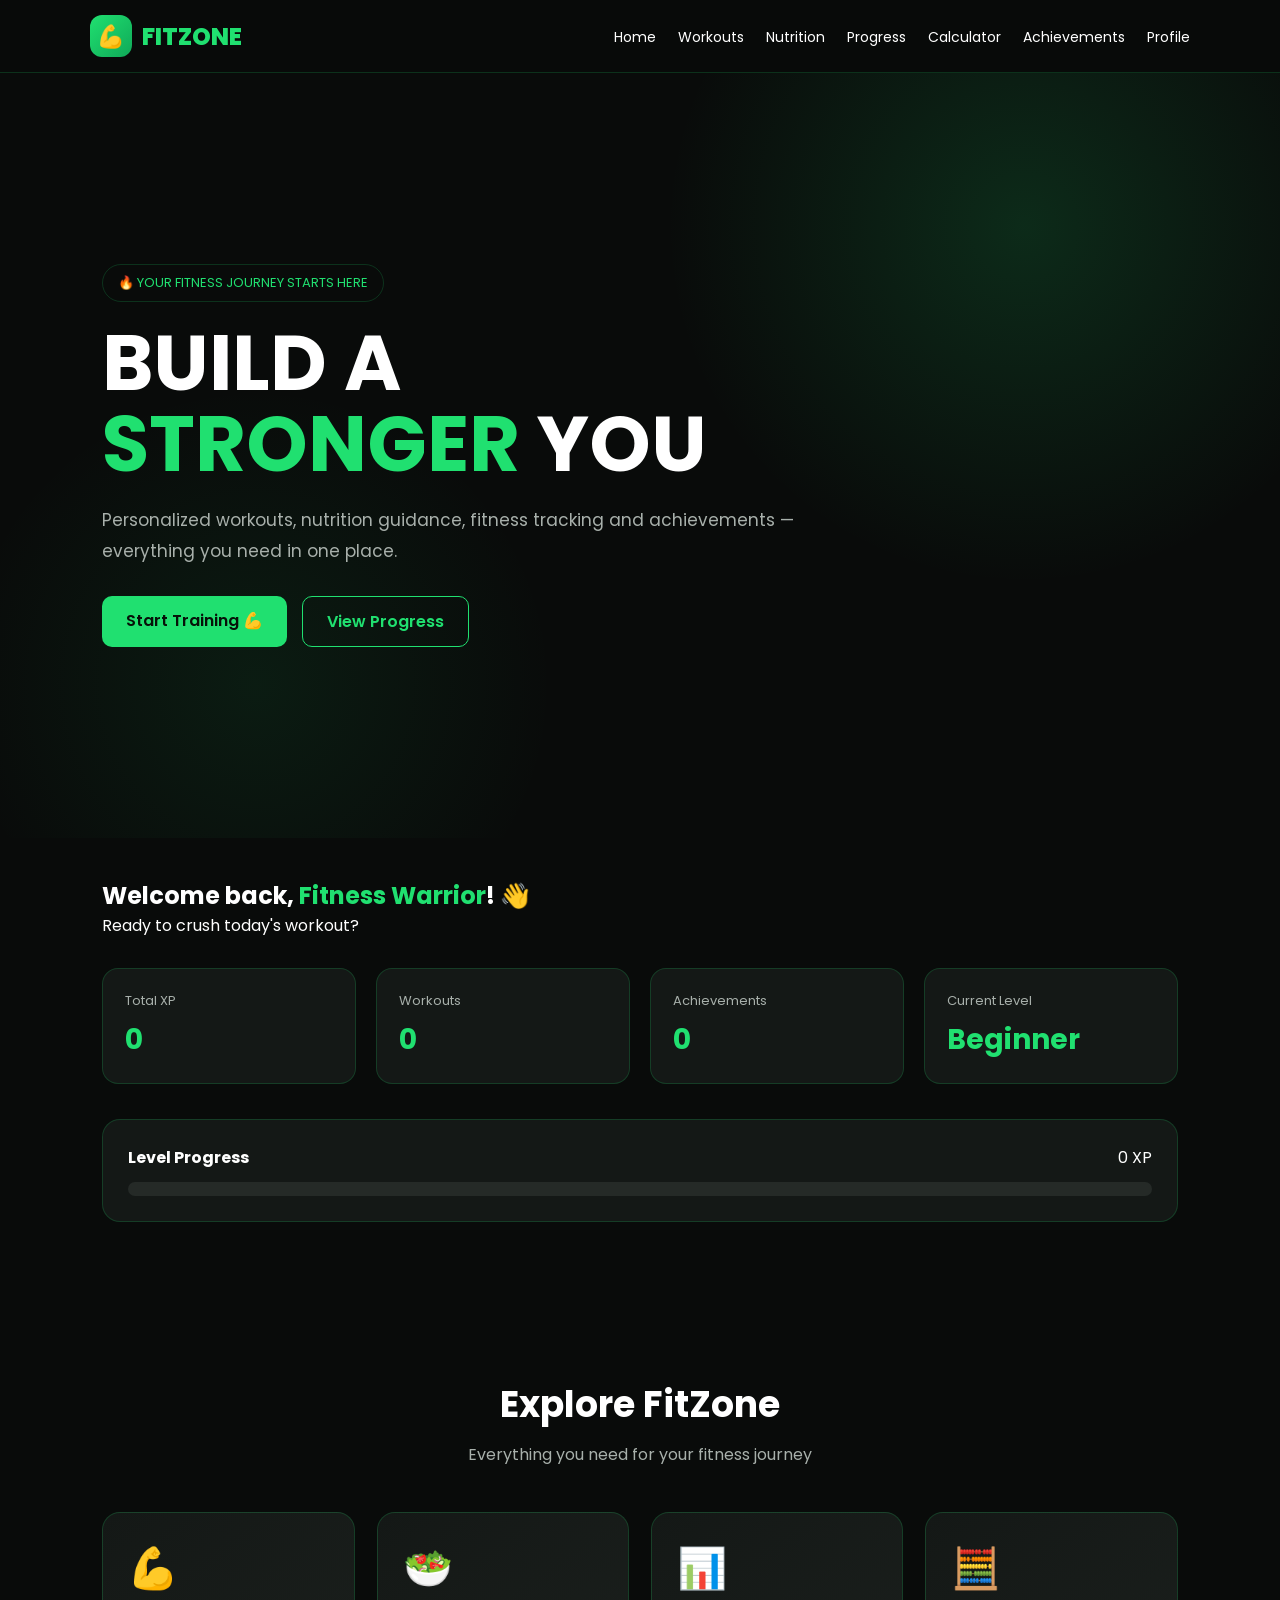
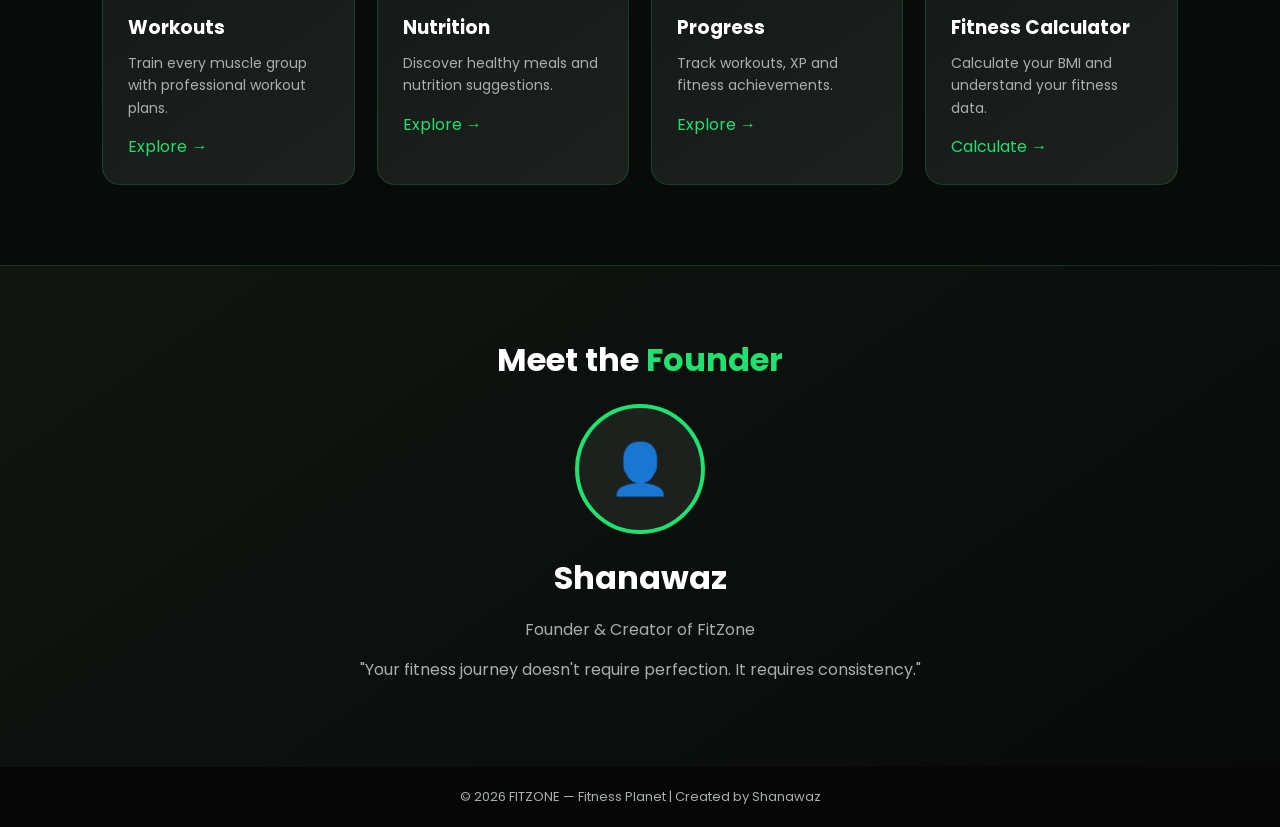
==== index.html @ f50fa018 "Create index.html" ====
<!DOCTYPE html>
<html lang="en">

<head>
    <meta charset="UTF-8">
    <meta name="viewport"
          content="width=device-width, initial-scale=1.0">

    <title>FITZONE | Fitness Planet</title>

    <link rel="stylesheet" href="style.css">
</head>

<body>

<nav class="navbar">

    <a href="index.html" class="logo">
        <div class="logo-icon">💪</div>
        FITZONE
    </a>

    <ul class="nav-links">

        <li><a href="index.html">Home</a></li>
        <li><a href="workouts.html">Workouts</a></li>
        <li><a href="nutrition.html">Nutrition</a></li>
        <li><a href="progress.html">Progress</a></li>
        <li><a href="calculator.html">Calculator</a></li>
        <li><a href="achievements.html">Achievements</a></li>
        <li><a href="profile.html">Profile</a></li>

    </ul>

</nav>


<section class="hero">

    <div class="hero-content">

        <span class="hero-tag">
            🔥 YOUR FITNESS JOURNEY STARTS HERE
        </span>

        <h1>
            BUILD A
            <span>STRONGER</span>
            YOU
        </h1>

        <p>
            Personalized workouts, nutrition guidance,
            fitness tracking and achievements —
            everything you need in one place.
        </p>

        <div class="hero-buttons">

            <a href="workouts.html"
               class="btn btn-primary">

                Start Training 💪

            </a>

            <a href="achievements.html"
               class="btn btn-outline">

                View Progress

            </a>

        </div>

    </div>

</section>


<section class="dashboard">

    <div class="welcome">

        <h1>
            Welcome back,
            <span class="username">Fitness Warrior</span>! 👋
        </h1>

        <p>Ready to crush today's workout?</p>

    </div>


    <div class="stats">

        <div class="stat-card">
            <h3>Total XP</h3>
            <strong class="user-xp">0</strong>
        </div>

        <div class="stat-card">
            <h3>Workouts</h3>
            <strong class="workout-count">0</strong>
        </div>

        <div class="stat-card">
            <h3>Achievements</h3>
            <strong class="achievement-count">0</strong>
        </div>

        <div class="stat-card">
            <h3>Current Level</h3>
            <strong class="user-level">Beginner</strong>
        </div>

    </div>


    <div class="xp-box">

        <div class="xp-top">

            <strong>Level Progress</strong>

            <span>
                <span class="user-xp">0</span> XP
            </span>

        </div>

        <div class="progress-bar">

            <div class="progress-fill"></div>

        </div>

    </div>

</section>


<section class="section">

    <div class="section-title">

        <h2>Explore FitZone</h2>

        <p>
            Everything you need for your fitness journey
        </p>

    </div>


    <div class="grid">

        <div class="card">

            <div class="card-icon">💪</div>

            <h3>Workouts</h3>

            <p>
                Train every muscle group with
                professional workout plans.
            </p>

            <a href="workouts.html">
                Explore →
            </a>

        </div>


        <div class="card">

            <div class="card-icon">🥗</div>

            <h3>Nutrition</h3>

            <p>
                Discover healthy meals and
                nutrition suggestions.
            </p>

            <a href="nutrition.html">
                Explore →
            </a>

        </div>


        <div class="card">

            <div class="card-icon">📊</div>

            <h3>Progress</h3>

            <p>
                Track workouts, XP and
                fitness achievements.
            </p>

            <a href="progress.html">
                Explore →
            </a>

        </div>


        <div class="card">

            <div class="card-icon">🧮</div>

            <h3>Fitness Calculator</h3>

            <p>
                Calculate your BMI and
                understand your fitness data.
            </p>

            <a href="calculator.html">
                Calculate →
            </a>

        </div>

    </div>

</section>


<section class="founder">

    <h2>
        Meet the <span>Founder</span>
    </h2>

    <!-- Replace founder.jpg later -->

    <div class="founder-photo"
         style="
         display:grid;
         place-items:center;
         font-size:50px;
         background:#1c211e;">

        👤

    </div>

    <h2>Shanawaz</h2>

    <p>
        Founder & Creator of FitZone
    </p>

    <p>
        "Your fitness journey doesn't require perfection.
        It requires consistency."
    </p>

</section>


<footer>

    © 2026 FITZONE — Fitness Planet |
    Created by Shanawaz

</footer>


<script src="script.js"></script>

</body>
</html>
---- style.css ----
@import url('https://fonts.googleapis.com/css2?family=Poppins:wght@300;400;500;600;700;800&display=swap');

:root {
    --green: #20e070;
    --dark-green: #0fa958;
    --black: #090b0a;
    --card: #141816;
    --card-light: #1c211e;
    --white: #ffffff;
    --gray: #a8b0ab;
    --border: rgba(32, 224, 112, 0.18);
}

* {
    margin: 0;
    padding: 0;
    box-sizing: border-box;
    font-family: "Poppins", sans-serif;
}

html {
    scroll-behavior: smooth;
}

body {
    background: var(--black);
    color: var(--white);
    min-height: 100vh;
}

/* NAVBAR */

.navbar {
    width: 100%;
    background: rgba(9, 11, 10, 0.96);
    border-bottom: 1px solid var(--border);
    display: flex;
    align-items: center;
    justify-content: space-between;
    padding: 15px 7%;
    position: sticky;
    top: 0;
    z-index: 1000;
}

.logo {
    display: flex;
    align-items: center;
    gap: 10px;
    font-size: 24px;
    font-weight: 800;
    color: var(--green);
    text-decoration: none;
}

.logo-icon {
    width: 42px;
    height: 42px;
    border-radius: 12px;
    background: linear-gradient(135deg, var(--green), var(--dark-green));
    display: grid;
    place-items: center;
    color: black;
    font-size: 22px;
}

.nav-links {
    display: flex;
    list-style: none;
    gap: 22px;
}

.nav-links a {
    text-decoration: none;
    color: var(--white);
    font-size: 14px;
    transition: 0.3s;
}

.nav-links a:hover {
    color: var(--green);
}

.menu-btn {
    display: none;
    background: transparent;
    border: none;
    color: white;
    font-size: 24px;
}

/* BUTTONS */

.btn {
    display: inline-block;
    padding: 12px 24px;
    border-radius: 10px;
    text-decoration: none;
    border: none;
    cursor: pointer;
    font-weight: 600;
    transition: 0.3s;
}

.btn-primary {
    background: var(--green);
    color: #071109;
}

.btn-primary:hover {
    background: #42ef91;
    transform: translateY(-2px);
}

.btn-outline {
    border: 1px solid var(--green);
    color: var(--green);
    background: transparent;
}

.btn-outline:hover {
    background: var(--green);
    color: black;
}

/* HERO */

.hero {
    min-height: 85vh;
    display: flex;
    align-items: center;
    padding: 70px 8%;
    background:
        radial-gradient(circle at 80% 20%, rgba(32,224,112,.15), transparent 30%),
        radial-gradient(circle at 20% 80%, rgba(32,224,112,.08), transparent 25%);
}

.hero-content {
    max-width: 700px;
}

.hero-tag {
    display: inline-block;
    color: var(--green);
    border: 1px solid var(--border);
    padding: 8px 15px;
    border-radius: 30px;
    margin-bottom: 20px;
    font-size: 13px;
}

.hero h1 {
    font-size: clamp(42px, 7vw, 78px);
    line-height: 1.05;
    margin-bottom: 20px;
}

.hero h1 span {
    color: var(--green);
}

.hero p {
    color: var(--gray);
    font-size: 17px;
    line-height: 1.8;
    margin-bottom: 30px;
}

.hero-buttons {
    display: flex;
    gap: 15px;
    flex-wrap: wrap;
}

/* SECTIONS */

.section {
    padding: 80px 8%;
}

.section-title {
    text-align: center;
    margin-bottom: 45px;
}

.section-title h2 {
    font-size: 36px;
}

.section-title p {
    color: var(--gray);
    margin-top: 10px;
}

/* GRID */

.grid {
    display: grid;
    grid-template-columns: repeat(auto-fit, minmax(230px, 1fr));
    gap: 22px;
}

.card {
    background: linear-gradient(145deg, var(--card), var(--card-light));
    border: 1px solid var(--border);
    padding: 25px;
    border-radius: 18px;
    transition: 0.3s;
}

.card:hover {
    transform: translateY(-7px);
    border-color: var(--green);
}

.card-icon {
    font-size: 40px;
    margin-bottom: 15px;
}

.card h3 {
    margin-bottom: 10px;
}

.card p {
    color: var(--gray);
    font-size: 14px;
    line-height: 1.6;
}

.card a {
    color: var(--green);
    text-decoration: none;
    display: inline-block;
    margin-top: 15px;
}

/* DASHBOARD */

.dashboard {
    padding: 40px 8%;
}

.welcome {
    margin-bottom: 30px;
}

.welcome h1 span {
    color: var(--green);
}

.stats {
    display: grid;
    grid-template-columns: repeat(auto-fit, minmax(180px, 1fr));
    gap: 20px;
    margin-bottom: 35px;
}

.stat-card {
    background: var(--card);
    border: 1px solid var(--border);
    border-radius: 16px;
    padding: 22px;
}

.stat-card h3 {
    color: var(--gray);
    font-size: 13px;
    font-weight: 400;
}

.stat-card strong {
    display: block;
    color: var(--green);
    font-size: 28px;
    margin-top: 8px;
}

/* XP */

.xp-box {
    background: var(--card);
    padding: 25px;
    border-radius: 18px;
    border: 1px solid var(--border);
    margin-bottom: 35px;
}

.xp-top {
    display: flex;
    justify-content: space-between;
    margin-bottom: 12px;
}

.progress-bar {
    width: 100%;
    height: 14px;
    background: #252a27;
    border-radius: 30px;
    overflow: hidden;
}

.progress-fill {
    height: 100%;
    width: 25%;
    background: linear-gradient(90deg, var(--dark-green), var(--green));
    border-radius: 30px;
    transition: 0.5s;
}

/* WORKOUT */

.workout-card {
    position: relative;
    overflow: hidden;
}

.workout-icon {
    height: 100px;
    display: flex;
    align-items: center;
    justify-content: center;
    font-size: 65px;
    background: rgba(32, 224, 112, 0.06);
    border-radius: 15px;
    margin-bottom: 18px;
}

.workout-meta {
    display: flex;
    gap: 10px;
    margin: 12px 0;
    flex-wrap: wrap;
}

.badge {
    padding: 5px 10px;
    background: rgba(32,224,112,.1);
    color: var(--green);
    border-radius: 20px;
    font-size: 11px;
}

/* TIMER */

.timer-container {
    max-width: 600px;
    margin: 30px auto;
    background: var(--card);
    border: 1px solid var(--border);
    border-radius: 20px;
    padding: 40px;
    text-align: center;
}

.timer {
    font-size: 70px;
    font-weight: 700;
    color: var(--green);
    margin: 25px 0;
}

.timer-controls {
    display: flex;
    justify-content: center;
    gap: 12px;
    flex-wrap: wrap;
}

/* FORMS */

.auth-container {
    min-height: 100vh;
    display: grid;
    place-items: center;
    padding: 30px;
    background:
        radial-gradient(circle at top right, rgba(32,224,112,.15), transparent 30%);
}

.auth-box {
    width: 100%;
    max-width: 430px;
    background: var(--card);
    padding: 35px;
    border-radius: 20px;
    border: 1px solid var(--border);
}

.auth-box h1 {
    text-align: center;
    color: var(--green);
    margin-bottom: 10px;
}

.auth-box p {
    text-align: center;
    color: var(--gray);
    margin-bottom: 25px;
}

.input-group {
    margin-bottom: 18px;
}

.input-group label {
    display: block;
    margin-bottom: 8px;
    font-size: 14px;
}

.input-group input,
.input-group select {
    width: 100%;
    padding: 13px;
    border-radius: 10px;
    background: #0d100e;
    border: 1px solid #29312c;
    color: white;
    outline: none;
}

.input-group input:focus {
    border-color: var(--green);
}

.full-btn {
    width: 100%;
}

/* CALCULATOR */

.calculator {
    max-width: 600px;
    margin: auto;
    background: var(--card);
    padding: 30px;
    border-radius: 20px;
    border: 1px solid var(--border);
}

.result {
    margin-top: 20px;
    padding: 20px;
    text-align: center;
    border-radius: 12px;
    background: rgba(32,224,112,.08);
}

.result h2 {
    color: var(--green);
}

/* ACHIEVEMENTS */

.achievement {
    display: flex;
    gap: 15px;
    align-items: center;
}

.achievement-icon {
    width: 55px;
    height: 55px;
    background: rgba(32,224,112,.1);
    border-radius: 50%;
    display: grid;
    place-items: center;
    font-size: 25px;
}

/* FOUNDER */

.founder {
    background: linear-gradient(145deg, #101612, #080a09);
    border-top: 1px solid var(--border);
    text-align: center;
    padding: 70px 20px;
}

.founder-photo {
    width: 130px;
    height: 130px;
    border-radius: 50%;
    object-fit: cover;
    border: 4px solid var(--green);
    margin: 20px auto;
    display: block;
}

.founder h2 {
    font-size: 32px;
}

.founder h2 span {
    color: var(--green);
}

.founder p {
    color: var(--gray);
    max-width: 600px;
    margin: 15px auto;
}

/* FOOTER */

footer {
    padding: 20px;
    text-align: center;
    background: #050605;
    color: var(--gray);
    font-size: 13px;
}

/* RESPONSIVE */

@media(max-width: 850px) {
    .nav-links {
        display: none;
    }

    .menu-btn {
        display: block;
    }

    .hero {
        text-align: center;
        justify-content: center;
    }

    .hero-buttons {
        justify-content: center;
    }

    .timer {
        font-size: 50px;
    }
}
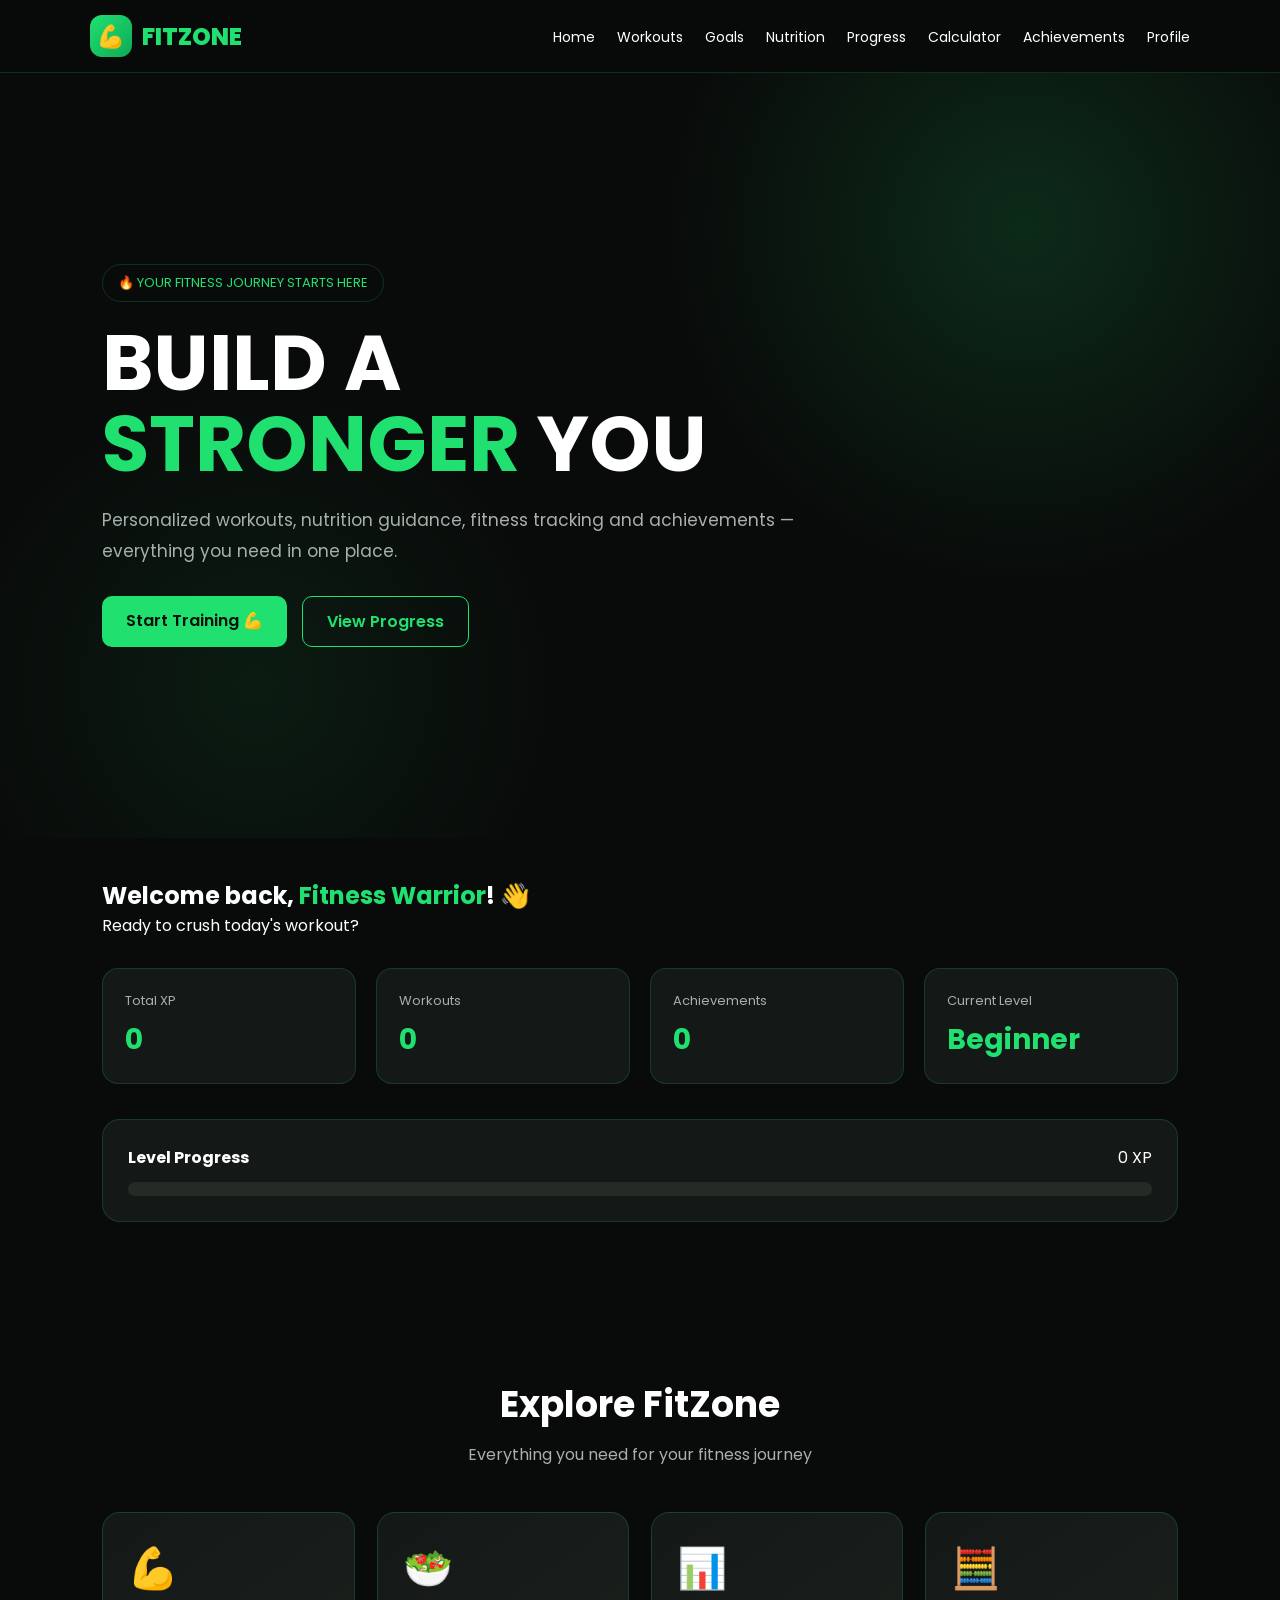
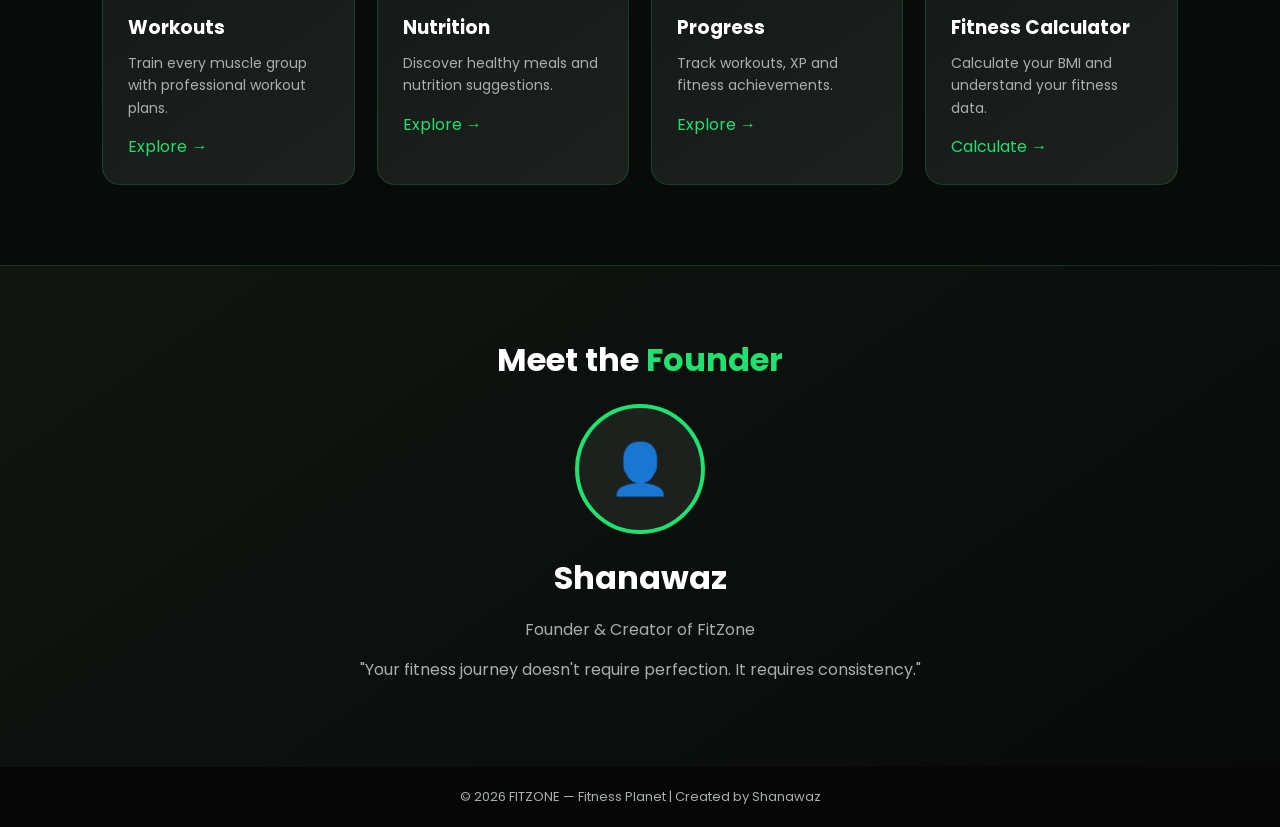
==== commit 5fd2e2c1: "Add Goals link to navigation menu" ====
--- a/index.html
+++ b/index.html
@@ -24,6 +24,7 @@
 
         <li><a href="index.html">Home</a></li>
         <li><a href="workouts.html">Workouts</a></li>
+        <li><a href="goals.html">Goals</a></li>
         <li><a href="nutrition.html">Nutrition</a></li>
         <li><a href="progress.html">Progress</a></li>
         <li><a href="calculator.html">Calculator</a></li>
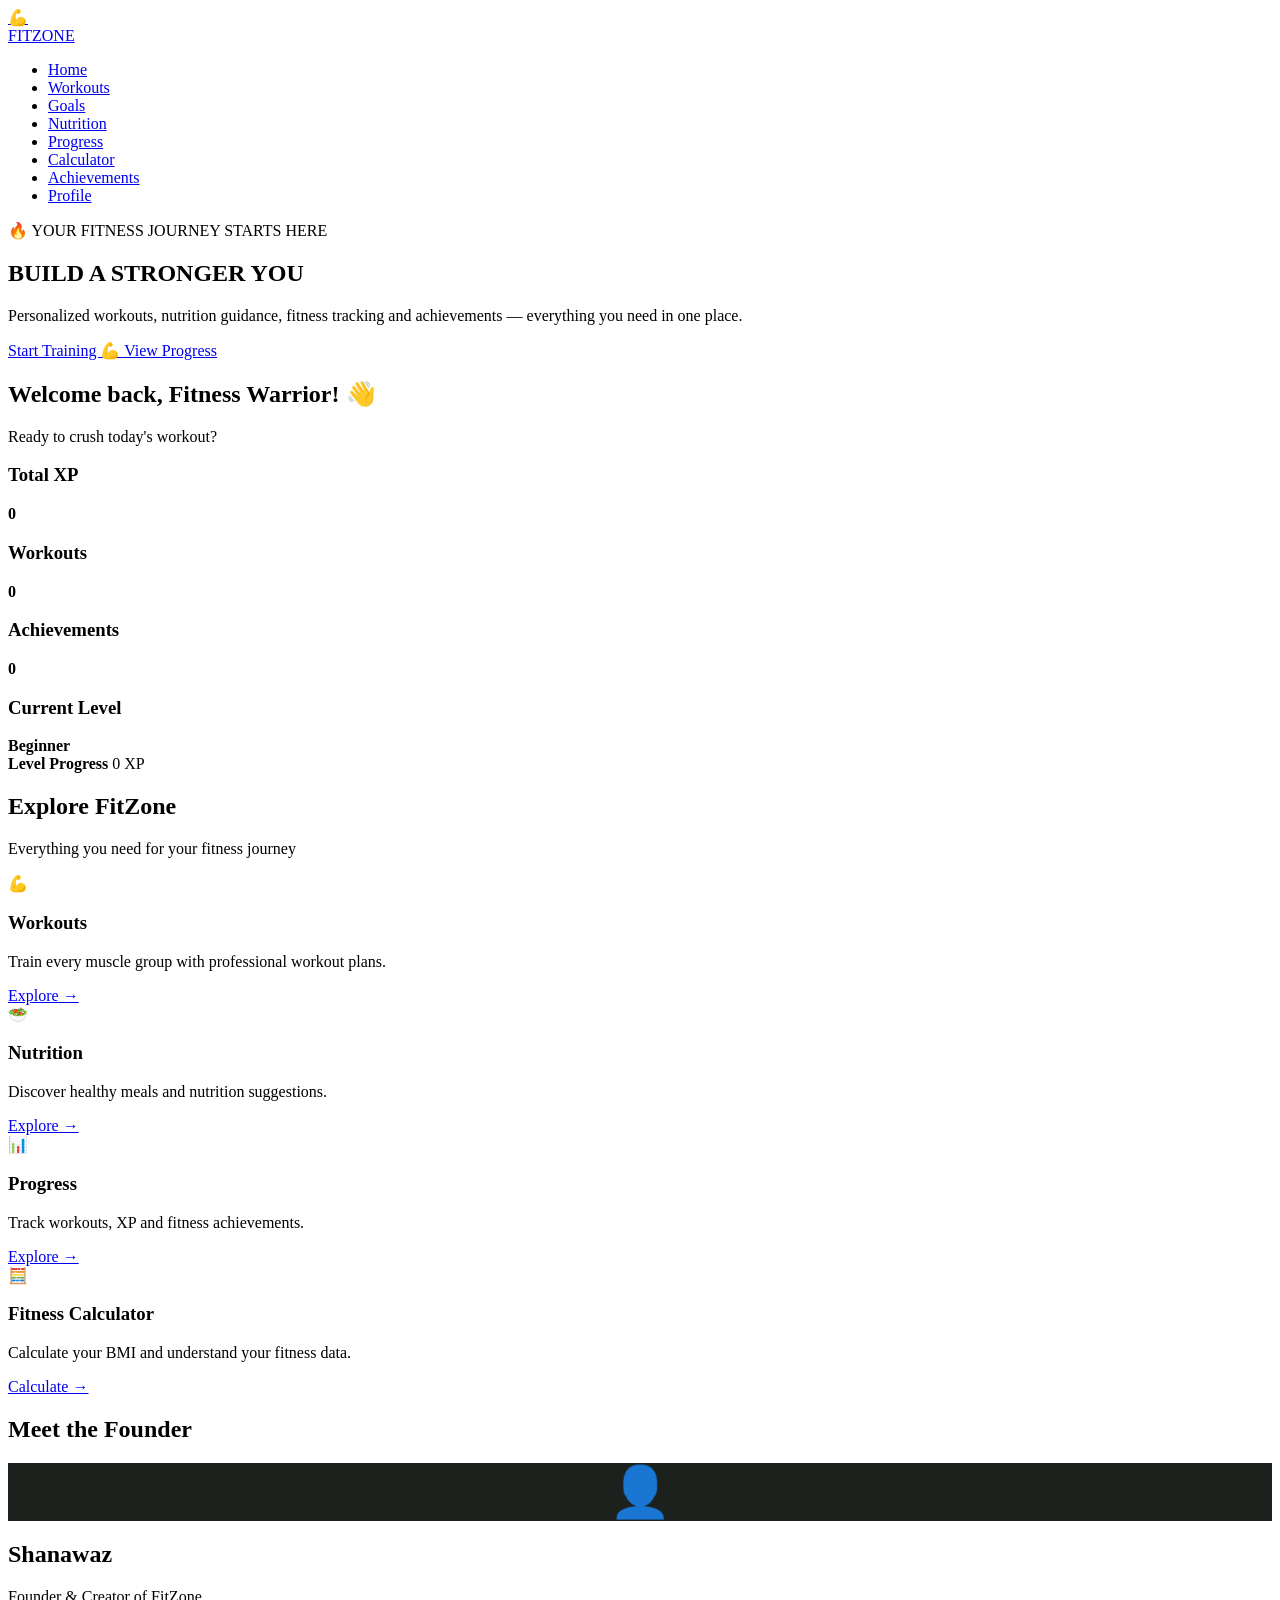
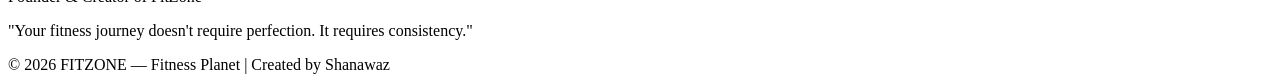
==== commit e5e6a059: "Update index.html" ====
--- a/index.html
+++ b/index.html
@@ -2,13 +2,11 @@
 <html lang="en">
 
 <head>
-    <meta charset="UTF-8">
-    <meta name="viewport"
-          content="width=device-width, initial-scale=1.0">
-
-    <title>FITZONE | Fitness Planet</title>
-
-    <link rel="stylesheet" href="style.css">
+    <meta name="description" content="FitZone App is your fitness companion for workouts, exercise tracking, nutrition, fitness goals and achievements.">
+
+<meta name="keywords" content="FitZone App, FitZone, fitness app, workout app, gym workouts, exercise tracker">
+
+<meta name="robots" content="index, follow">
 </head>
 
 <body>
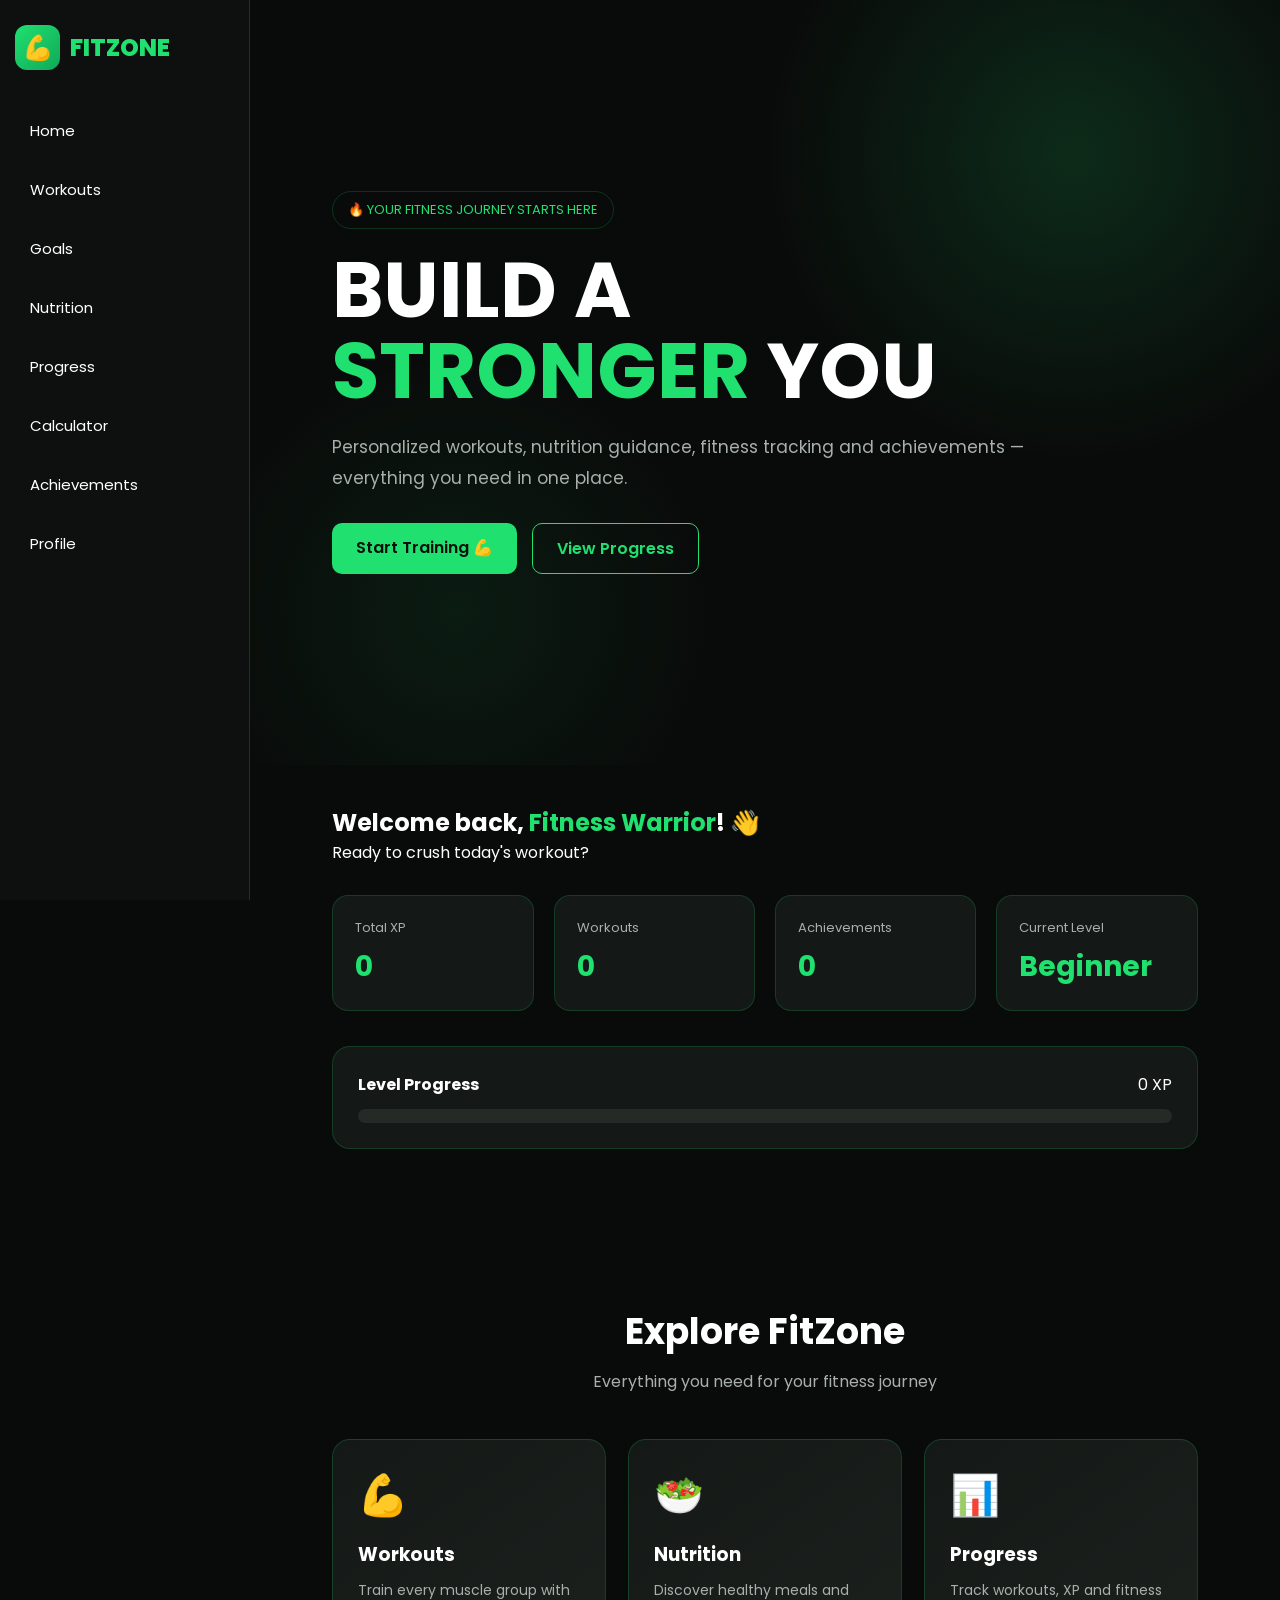
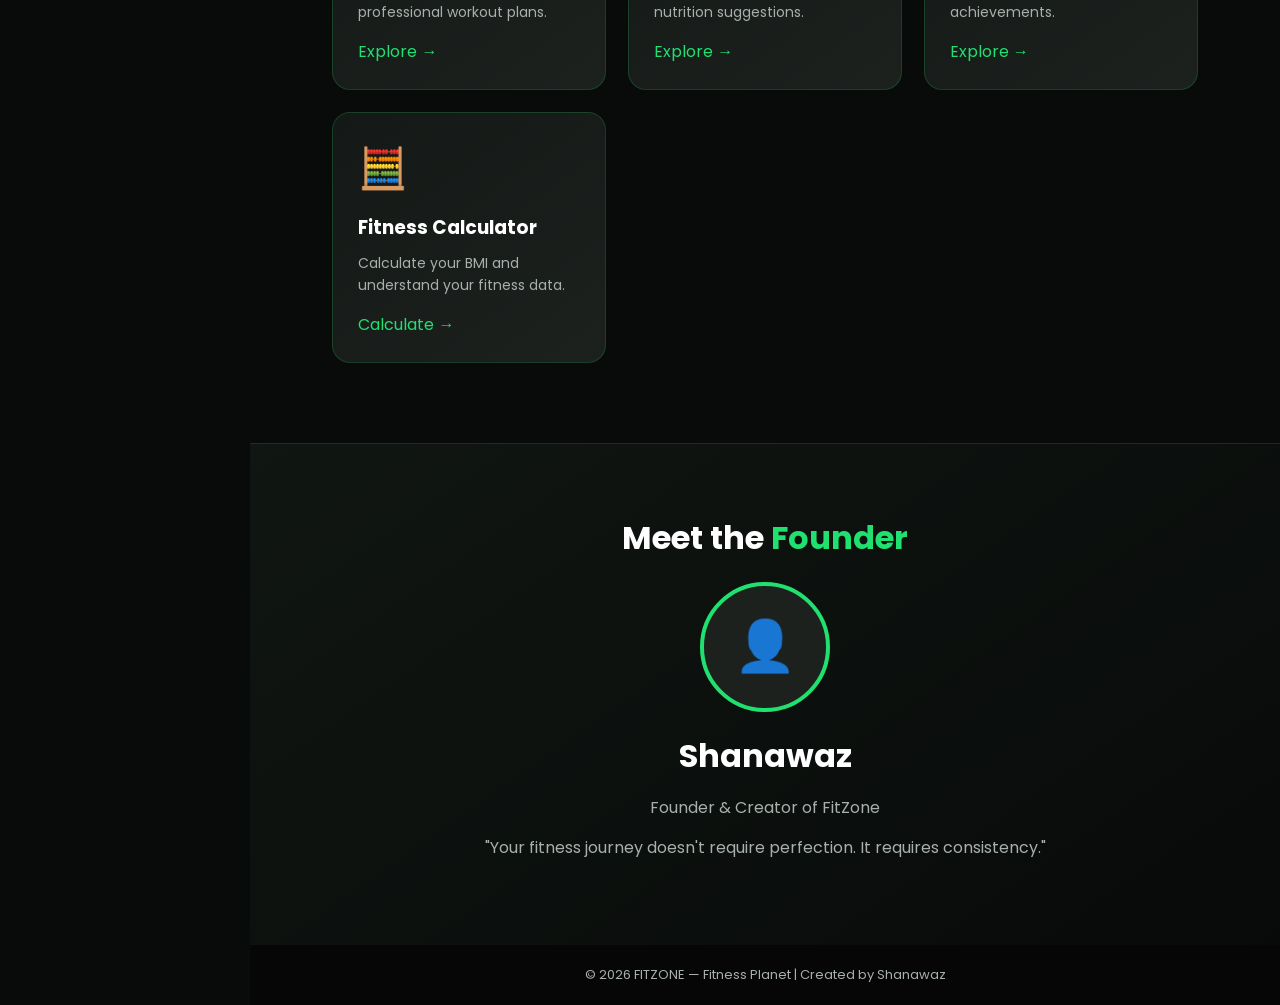
==== commit 1a40a233: "Update index.html" ====
--- a/index.html
+++ b/index.html
@@ -2,11 +2,14 @@
 <html lang="en">
 
 <head>
-    <meta name="description" content="FitZone App is your fitness companion for workouts, exercise tracking, nutrition, fitness goals and achievements.">
-
-<meta name="keywords" content="FitZone App, FitZone, fitness app, workout app, gym workouts, exercise tracker">
-
-<meta name="robots" content="index, follow">
+    <meta charset="UTF-8">
+    <meta name="viewport" content="width=device-width, initial-scale=1.0">
+
+    <title>FitZone App</title>
+
+    <meta name="description" content="FitZone App - Your ultimate fitness and workout companion.">
+
+    <link rel="stylesheet" href="style.css">
 </head>
 
 <body>
--- a/style.css
+++ b/style.css
@@ -0,0 +1,743 @@
+@import url('https://fonts.googleapis.com/css2?family=Poppins:wght@300;400;500;600;700;800&display=swap');
+
+:root {
+    --green: #20e070;
+    --dark-green: #0fa958;
+    --black: #090b0a;
+    --card: #141816;
+    --card-light: #1c211e;
+    --white: #ffffff;
+    --gray: #a8b0ab;
+    --border: rgba(32, 224, 112, 0.18);
+}
+
+* {
+    margin: 0;
+    padding: 0;
+    box-sizing: border-box;
+    font-family: "Poppins", sans-serif;
+}
+
+html {
+    scroll-behavior: smooth;
+}
+
+body {
+    background: var(--black);
+    color: var(--white);
+    min-height: 100vh;
+}
+
+/* NAVBAR */
+
+./* SIDEBAR NAVIGATION */
+
+.navbar {
+    width: 250px;
+    height: 100vh;
+    position: fixed;
+    left: 0;
+    top: 0;
+    background: #0d100e;
+    border-right: 1px solid var(--border);
+    display: flex;
+    flex-direction: column;
+    align-items: flex-start;
+    padding: 25px 20px;
+    z-index: 1000;
+}
+
+.logo {
+    margin-bottom: 40px;
+}
+
+.nav-links {
+    display: flex;
+    flex-direction: column;
+    list-style: none;
+    gap: 10px;
+    width: 100%;
+}
+
+.nav-links li {
+    width: 100%;
+}
+
+.nav-links a {
+    display: block;
+    width: 100%;
+    padding: 13px 15px;
+    border-radius: 10px;
+    text-decoration: none;
+    color: white;
+    transition: 0.3s;
+}
+
+.nav-links a:hover {
+    background: rgba(32, 224, 112, 0.12);
+    color: var(--green);
+    padding-left: 22px;
+}
+@media (max-width: 850px) {
+
+    body {
+        padding-left: 0;
+        padding-bottom: 70px;
+    }
+
+    .navbar {
+        width: 100%;
+        height: 65px;
+        left: 0;
+        top: auto;
+        bottom: 0;
+
+        flex-direction: row;
+        padding: 8px;
+        align-items: center;
+
+        border-right: none;
+        border-top: 1px solid var(--border);
+    }
+
+    .logo {
+        display: none;
+    }
+
+    .nav-links {
+        flex-direction: row;
+        justify-content: space-around;
+        gap: 2px;
+        overflow-x: auto;
+    }
+
+    .nav-links li {
+        width: auto;
+    }
+
+    .nav-links a {
+        padding: 8px;
+        font-size: 11px;
+        white-space: nowrap;
+    }
+}
+.menu-btn {
+    display: none;
+    background: transparent;
+    border: none;
+    color: white;
+    font-size: 24px;
+}
+
+/* BUTTONS */
+
+.btn {
+    display: inline-block;
+    padding: 12px 24px;
+    border-radius: 10px;
+    text-decoration: none;
+    border: none;
+    cursor: pointer;
+    font-weight: 600;
+    transition: 0.3s;
+}
+
+.btn-primary {
+    background: var(--green);
+    color: #071109;
+}
+
+.btn-primary:hover {
+    background: #42ef91;
+    transform: translateY(-2px);
+}
+
+.btn-outline {
+    border: 1px solid var(--green);
+    color: var(--green);
+    background: transparent;
+}
+
+.btn-outline:hover {
+    background: var(--green);
+    color: black;
+}
+
+/* HERO */
+
+.hero {
+    min-height: 85vh;
+    display: flex;
+    align-items: center;
+    padding: 70px 8%;
+    background:
+        radial-gradient(circle at 80% 20%, rgba(32,224,112,.15), transparent 30%),
+        radial-gradient(circle at 20% 80%, rgba(32,224,112,.08), transparent 25%);
+}
+
+.hero-content {
+    max-width: 700px;
+}
+
+.hero-tag {
+    display: inline-block;
+    color: var(--green);
+    border: 1px solid var(--border);
+    padding: 8px 15px;
+    border-radius: 30px;
+    margin-bottom: 20px;
+    font-size: 13px;
+}
+
+.hero h1 {
+    font-size: clamp(42px, 7vw, 78px);
+    line-height: 1.05;
+    margin-bottom: 20px;
+}
+
+.hero h1 span {
+    color: var(--green);
+}
+
+.hero p {
+    color: var(--gray);
+    font-size: 17px;
+    line-height: 1.8;
+    margin-bottom: 30px;
+}
+
+.hero-buttons {
+    display: flex;
+    gap: 15px;
+    flex-wrap: wrap;
+}
+
+/* SECTIONS */
+
+.section {
+    padding: 80px 8%;
+}
+
+.section-title {
+    text-align: center;
+    margin-bottom: 45px;
+}
+
+.section-title h2 {
+    font-size: 36px;
+}
+
+.section-title p {
+    color: var(--gray);
+    margin-top: 10px;
+}
+
+/* GRID */
+
+.grid {
+    display: grid;
+    grid-template-columns: repeat(auto-fit, minmax(230px, 1fr));
+    gap: 22px;
+}
+
+.card {
+    background: linear-gradient(145deg, var(--card), var(--card-light));
+    border: 1px solid var(--border);
+    padding: 25px;
+    border-radius: 18px;
+    transition: 0.3s;
+}
+
+.card:hover {
+    transform: translateY(-7px);
+    border-color: var(--green);
+}
+
+.card-icon {
+    font-size: 40px;
+    margin-bottom: 15px;
+}
+
+.card h3 {
+    margin-bottom: 10px;
+}
+
+.card p {
+    color: var(--gray);
+    font-size: 14px;
+    line-height: 1.6;
+}
+
+.card a {
+    color: var(--green);
+    text-decoration: none;
+    display: inline-block;
+    margin-top: 15px;
+}
+
+/* DASHBOARD */
+
+.dashboard {
+    padding: 40px 8%;
+}
+
+.welcome {
+    margin-bottom: 30px;
+}
+
+.welcome h1 span {
+    color: var(--green);
+}
+
+.stats {
+    display: grid;
+    grid-template-columns: repeat(auto-fit, minmax(180px, 1fr));
+    gap: 20px;
+    margin-bottom: 35px;
+}
+
+.stat-card {
+    background: var(--card);
+    border: 1px solid var(--border);
+    border-radius: 16px;
+    padding: 22px;
+}
+
+.stat-card h3 {
+    color: var(--gray);
+    font-size: 13px;
+    font-weight: 400;
+}
+
+.stat-card strong {
+    display: block;
+    color: var(--green);
+    font-size: 28px;
+    margin-top: 8px;
+}
+
+/* XP */
+
+.xp-box {
+    background: var(--card);
+    padding: 25px;
+    border-radius: 18px;
+    border: 1px solid var(--border);
+    margin-bottom: 35px;
+}
+
+.xp-top {
+    display: flex;
+    justify-content: space-between;
+    margin-bottom: 12px;
+}
+
+.progress-bar {
+    width: 100%;
+    height: 14px;
+    background: #252a27;
+    border-radius: 30px;
+    overflow: hidden;
+}
+
+.progress-fill {
+    height: 100%;
+    width: 25%;
+    background: linear-gradient(90deg, var(--dark-green), var(--green));
+    border-radius: 30px;
+    transition: 0.5s;
+}
+
+/* WORKOUT */
+
+.workout-card {
+    position: relative;
+    overflow: hidden;
+}
+
+.workout-icon {
+    height: 100px;
+    display: flex;
+    align-items: center;
+    justify-content: center;
+    font-size: 65px;
+    background: rgba(32, 224, 112, 0.06);
+    border-radius: 15px;
+    margin-bottom: 18px;
+}
+
+.workout-meta {
+    display: flex;
+    gap: 10px;
+    margin: 12px 0;
+    flex-wrap: wrap;
+}
+
+.badge {
+    padding: 5px 10px;
+    background: rgba(32,224,112,.1);
+    color: var(--green);
+    border-radius: 20px;
+    font-size: 11px;
+}
+
+/* TIMER */
+
+.timer-container {
+    max-width: 600px;
+    margin: 30px auto;
+    background: var(--card);
+    border: 1px solid var(--border);
+    border-radius: 20px;
+    padding: 40px;
+    text-align: center;
+}
+
+.timer {
+    font-size: 70px;
+    font-weight: 700;
+    color: var(--green);
+    margin: 25px 0;
+}
+
+.timer-controls {
+    display: flex;
+    justify-content: center;
+    gap: 12px;
+    flex-wrap: wrap;
+}
+
+/* FORMS */
+
+.auth-container {
+    min-height: 100vh;
+    display: grid;
+    place-items: center;
+    padding: 30px;
+    background:
+        radial-gradient(circle at top right, rgba(32,224,112,.15), transparent 30%);
+}
+
+.auth-box {
+    width: 100%;
+    max-width: 430px;
+    background: var(--card);
+    padding: 35px;
+    border-radius: 20px;
+    border: 1px solid var(--border);
+}
+
+.auth-box h1 {
+    text-align: center;
+    color: var(--green);
+    margin-bottom: 10px;
+}
+
+.auth-box p {
+    text-align: center;
+    color: var(--gray);
+    margin-bottom: 25px;
+}
+
+.input-group {
+    margin-bottom: 18px;
+}
+
+.input-group label {
+    display: block;
+    margin-bottom: 8px;
+    font-size: 14px;
+}
+
+.input-group input,
+.input-group select {
+    width: 100%;
+    padding: 13px;
+    border-radius: 10px;
+    background: #0d100e;
+    border: 1px solid #29312c;
+    color: white;
+    outline: none;
+}
+
+.input-group input:focus {
+    border-color: var(--green);
+}
+
+.full-btn {
+    width: 100%;
+}
+
+/* CALCULATOR */
+
+.calculator {
+    max-width: 600px;
+    margin: auto;
+    background: var(--card);
+    padding: 30px;
+    border-radius: 20px;
+    border: 1px solid var(--border);
+}
+
+.result {
+    margin-top: 20px;
+    padding: 20px;
+    text-align: center;
+    border-radius: 12px;
+    background: rgba(32,224,112,.08);
+}
+
+.result h2 {
+    color: var(--green);
+}
+
+/* ACHIEVEMENTS */
+
+.achievement {
+    display: flex;
+    gap: 15px;
+    align-items: center;
+}
+
+.achievement-icon {
+    width: 55px;
+    height: 55px;
+    background: rgba(32,224,112,.1);
+    border-radius: 50%;
+    display: grid;
+    place-items: center;
+    font-size: 25px;
+}
+
+/* FOUNDER */
+
+.founder {
+    background: linear-gradient(145deg, #101612, #080a09);
+    border-top: 1px solid var(--border);
+    text-align: center;
+    padding: 70px 20px;
+}
+
+.founder-photo {
+    width: 130px;
+    height: 130px;
+    border-radius: 50%;
+    object-fit: cover;
+    border: 4px solid var(--green);
+    margin: 20px auto;
+    display: block;
+}
+
+.founder h2 {
+    font-size: 32px;
+}
+
+.founder h2 span {
+    color: var(--green);
+}
+
+.founder p {
+    color: var(--gray);
+    max-width: 600px;
+    margin: 15px auto;
+}
+
+/* FOOTER */
+
+footer {
+    padding: 20px;
+    text-align: center;
+    background: #050605;
+    color: var(--gray);
+    font-size: 13px;
+}
+
+/* RESPONSIVE */
+
+@media(max-width: 850px) {
+    .nav-links {
+        display: none;
+    }
+
+    .menu-btn {
+        display: block;
+    }
+
+    .hero {
+        text-align: center;
+        justify-content: center;
+    }
+
+    .hero-buttons {
+        justify-content: center;
+    }
+
+    .timer {
+        font-size: 50px;
+    }
+}
+/* =====================================
+   FITZONE LEFT SIDEBAR NAVIGATION
+===================================== */
+
+body {
+    padding-left: 250px;
+}
+
+/* LEFT SIDEBAR */
+
+.navbar {
+    position: fixed;
+    top: 0;
+    left: 0;
+
+    width: 250px;
+    height: 100vh;
+
+    background: #0d100e;
+
+    border-right: 1px solid rgba(32, 224, 112, 0.2);
+
+    display: flex;
+    flex-direction: column;
+
+    align-items: flex-start;
+
+    padding: 25px 15px;
+
+    z-index: 1000;
+}
+
+/* LOGO */
+
+.logo {
+    width: 100%;
+
+    display: flex;
+    align-items: center;
+
+    gap: 10px;
+
+    text-decoration: none;
+
+    color: #20e070;
+
+    font-size: 24px;
+
+    font-weight: 800;
+
+    margin-bottom: 35px;
+}
+
+.logo-icon {
+    width: 45px;
+    height: 45px;
+
+    display: flex;
+    align-items: center;
+    justify-content: center;
+
+    background: linear-gradient(135deg, #20e070, #0fa958);
+
+    color: black;
+
+    border-radius: 12px;
+}
+
+/* NAVIGATION LINKS */
+
+.nav-links {
+    width: 100%;
+
+    display: flex;
+    flex-direction: column;
+
+    gap: 8px;
+
+    list-style: none;
+
+    padding: 0;
+    margin: 0;
+}
+
+.nav-links li {
+    width: 100%;
+}
+
+.nav-links a {
+    display: block;
+
+    width: 100%;
+
+    padding: 14px 15px;
+
+    border-radius: 10px;
+
+    color: #ffffff;
+
+    text-decoration: none;
+
+    font-size: 15px;
+
+    transition: 0.3s;
+}
+
+.nav-links a:hover {
+    background: rgba(32, 224, 112, 0.15);
+
+    color: #20e070;
+
+    transform: translateX(5px);
+}
+
+/* MOBILE */
+
+@media (max-width: 850px) {
+
+    body {
+        padding-left: 0;
+        padding-bottom: 70px;
+    }
+
+    .navbar {
+        width: 100%;
+        height: 65px;
+
+        top: auto;
+        bottom: 0;
+
+        flex-direction: row;
+
+        padding: 5px;
+
+        border-right: none;
+
+        border-top: 1px solid rgba(32, 224, 112, 0.2);
+    }
+
+    .logo {
+        display: none;
+    }
+
+    .nav-links {
+        flex-direction: row;
+
+        overflow-x: auto;
+
+        justify-content: flex-start;
+
+        gap: 3px;
+    }
+
+    .nav-links li {
+        width: auto;
+    }
+
+    .nav-links a {
+        white-space: nowrap;
+
+        font-size: 11px;
+
+        padding: 10px;
+    }
+}
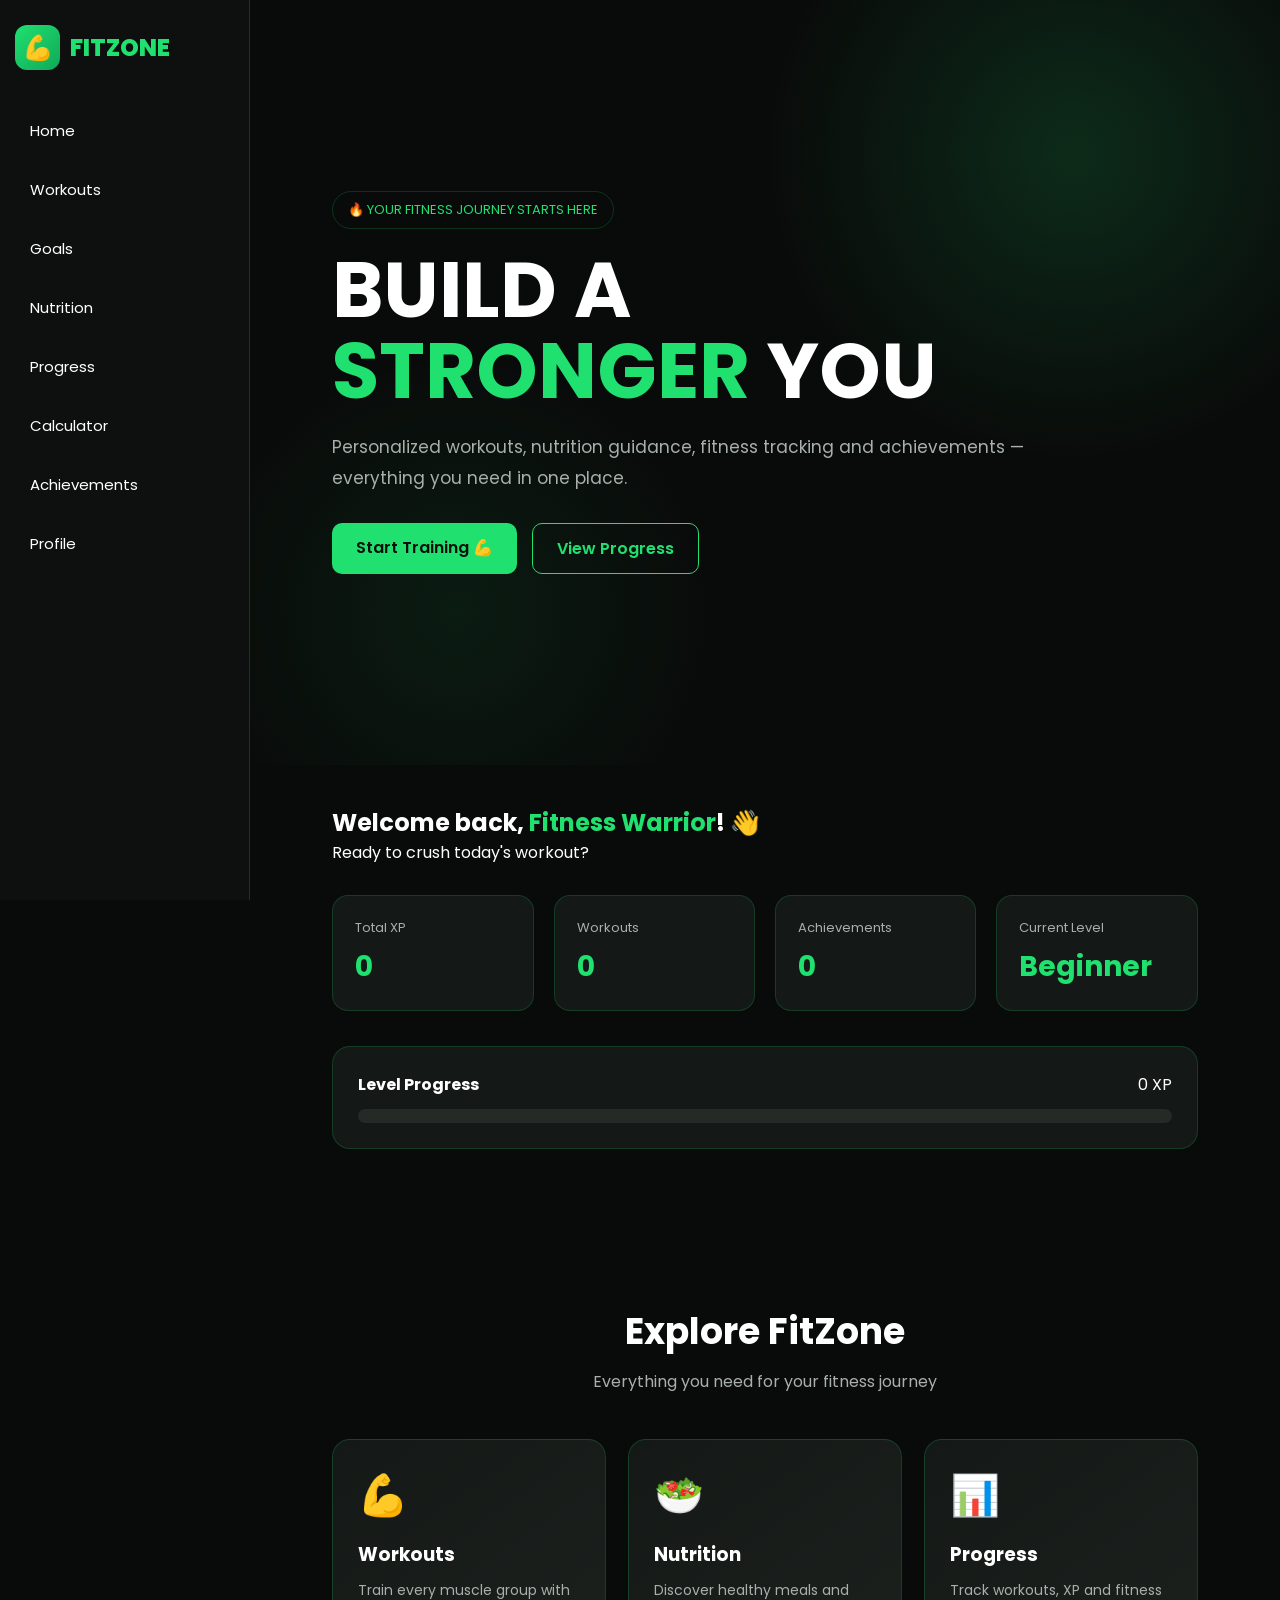
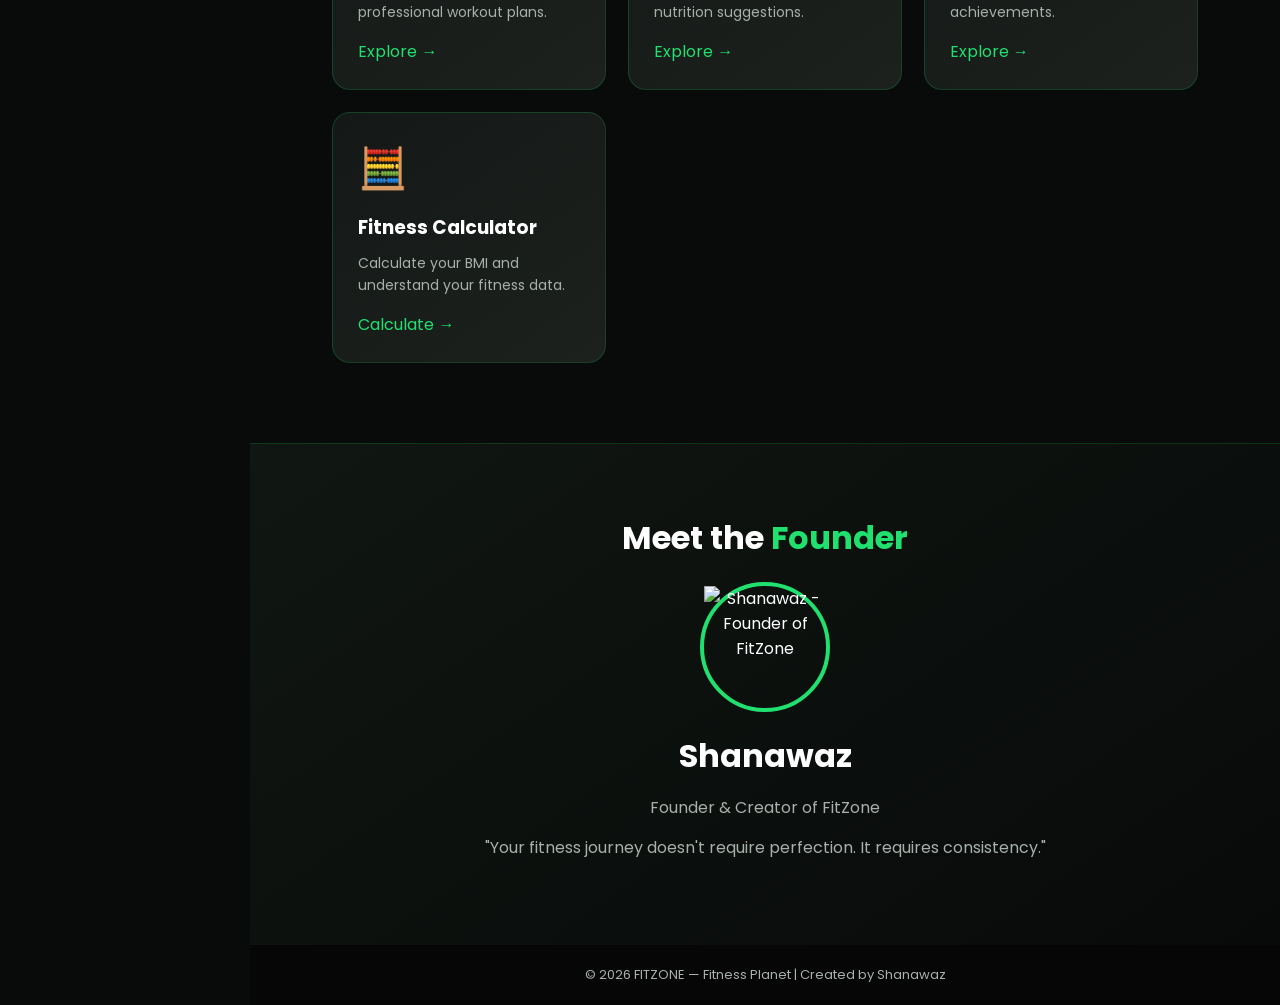
==== commit 6ce68b84: "Update index.html" ====
--- a/index.html
+++ b/index.html
@@ -241,16 +241,9 @@
 
     <!-- Replace founder.jpg later -->
 
-    <div class="founder-photo"
-         style="
-         display:grid;
-         place-items:center;
-         font-size:50px;
-         background:#1c211e;">
-
-        👤
-
-    </div>
+   <div class="founder-photo">
+    <img src="assets/founder.jpg" alt="Shanawaz - Founder of FitZone">
+</div>
 
     <h2>Shanawaz</h2>
 
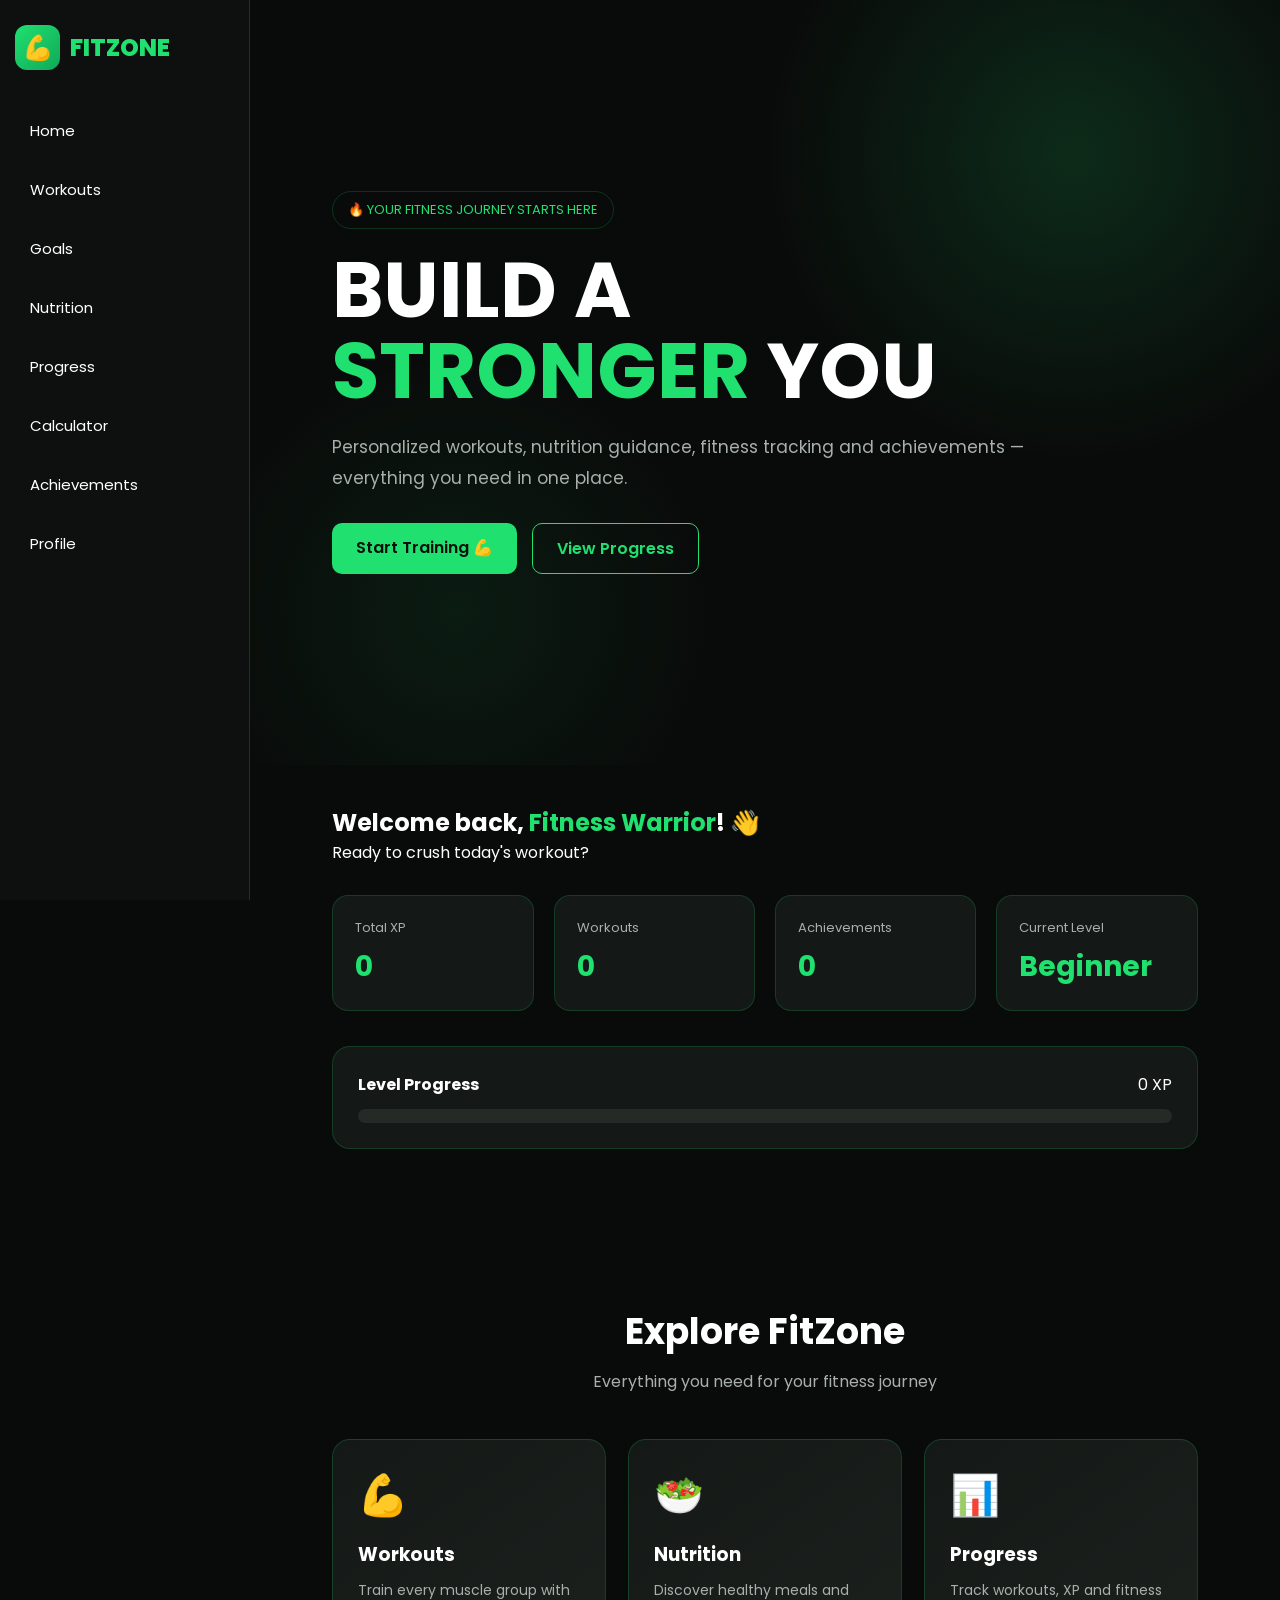
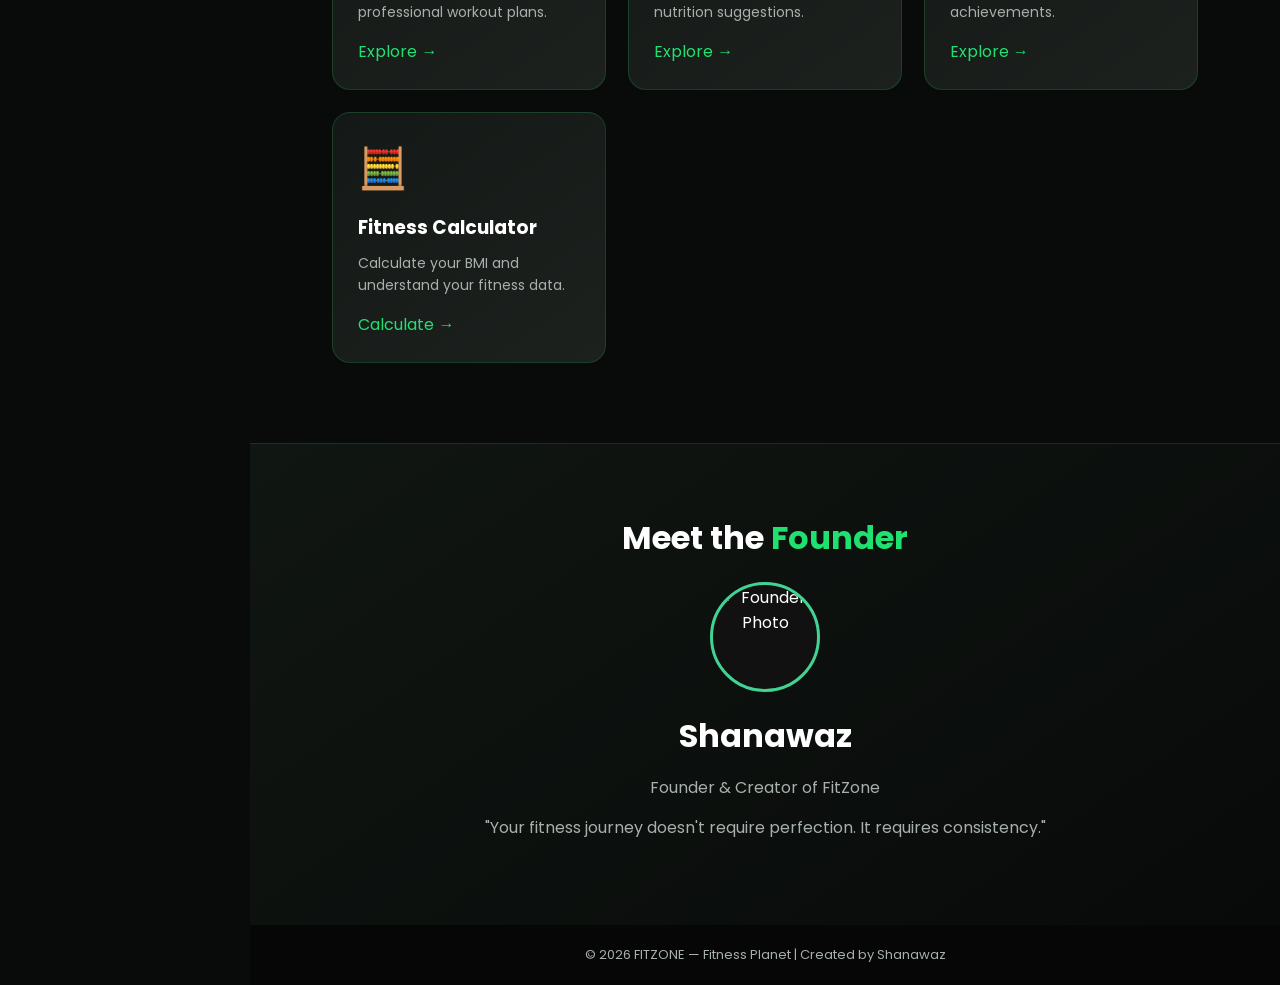
==== commit 270fca17: "Modify founder photo source and alt attribute Updated founder image source and alt text." ====
--- a/index.html
+++ b/index.html
@@ -241,8 +241,8 @@
 
     <!-- Replace founder.jpg later -->
 
-   <div class="founder-photo">
-    <img src="assets/founder.jpg" alt="Shanawaz - Founder of FitZone">
+  <div class="founder-photo">
+    <img src="./assets/founder.jpg" alt="Founder Photo">
 </div>
 
     <h2>Shanawaz</h2>
--- a/style.css
+++ b/style.css
@@ -741,3 +741,23 @@
         padding: 10px;
     }
 }
+.founder-photo {
+    width: 110px;
+    height: 110px;
+    margin: 20px auto;
+    border-radius: 50%;
+    overflow: hidden;
+    border: 3px solid #42d392;
+    display: flex;
+    justify-content: center;
+    align-items: center;
+    background: #111;
+}
+
+.founder-photo img {
+    width: 100%;
+    height: 100%;
+    object-fit: cover;
+    object-position: center top;
+    display: block;
+}
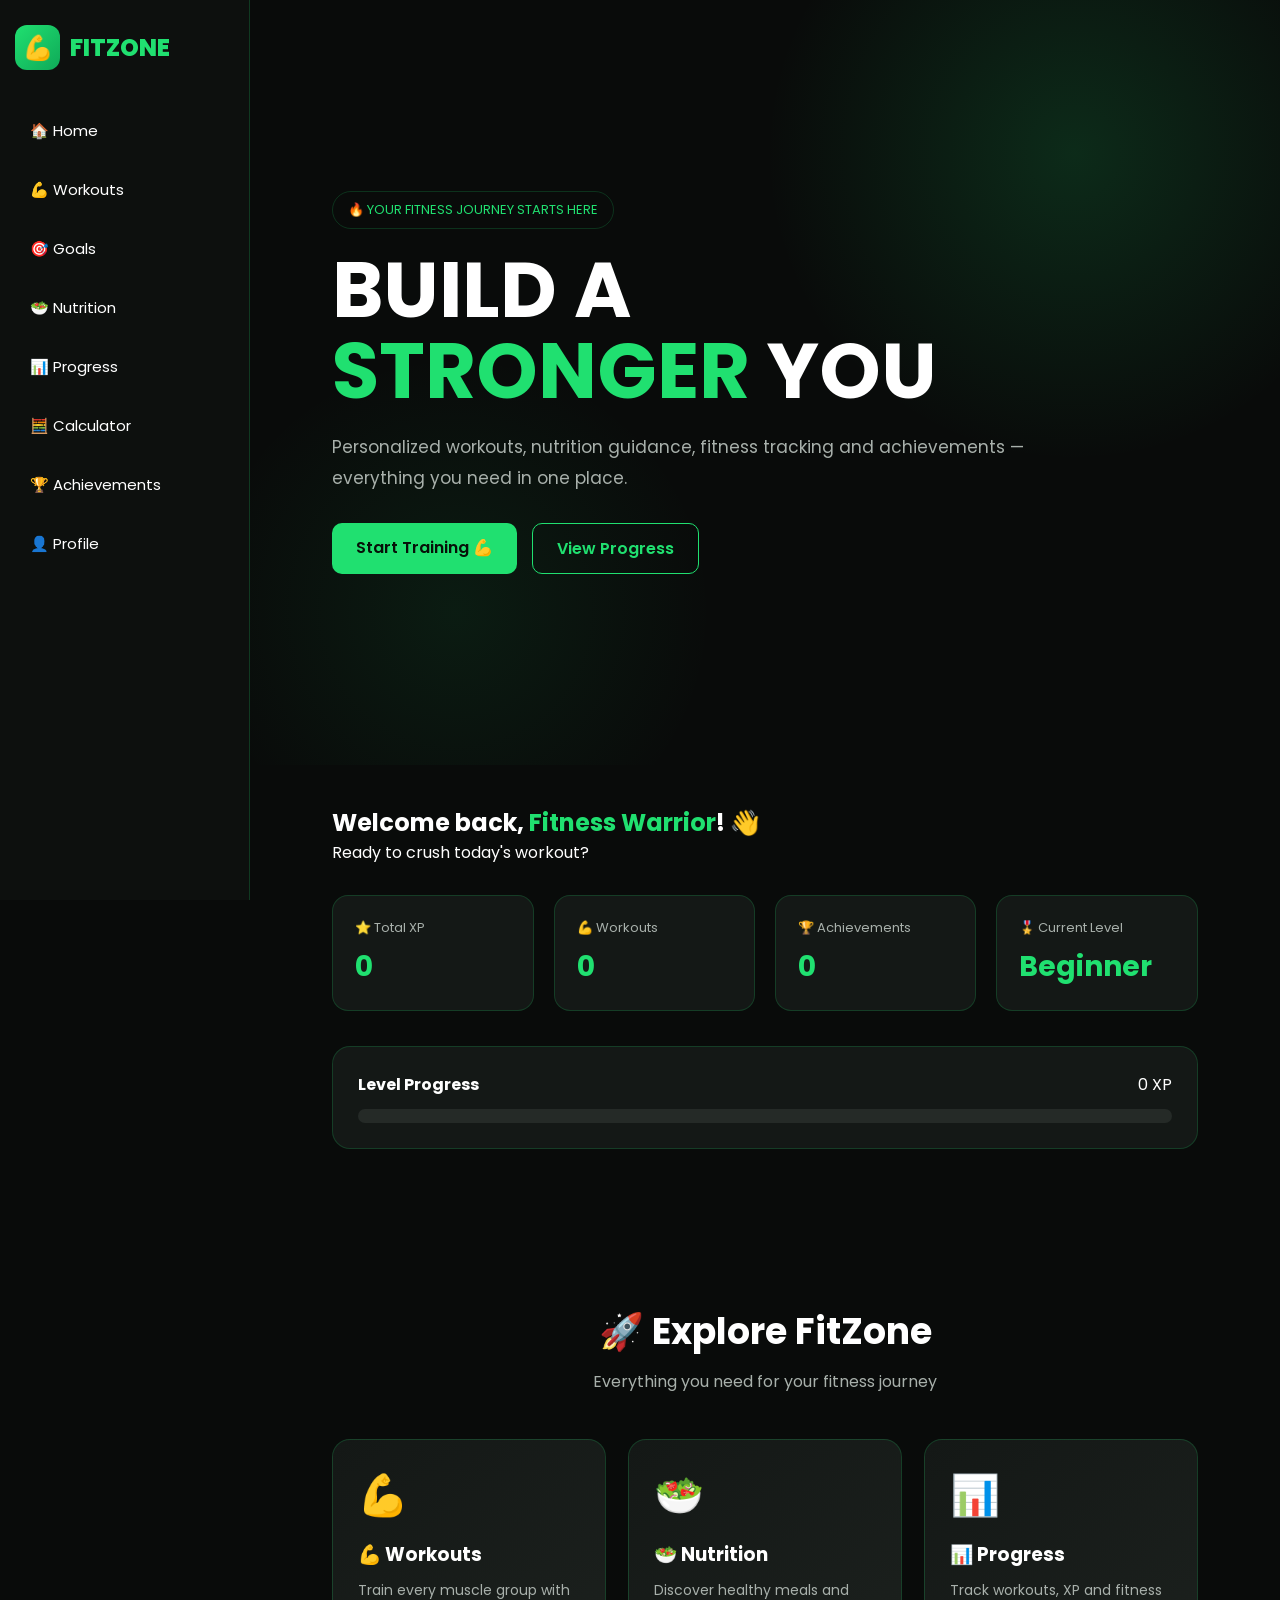
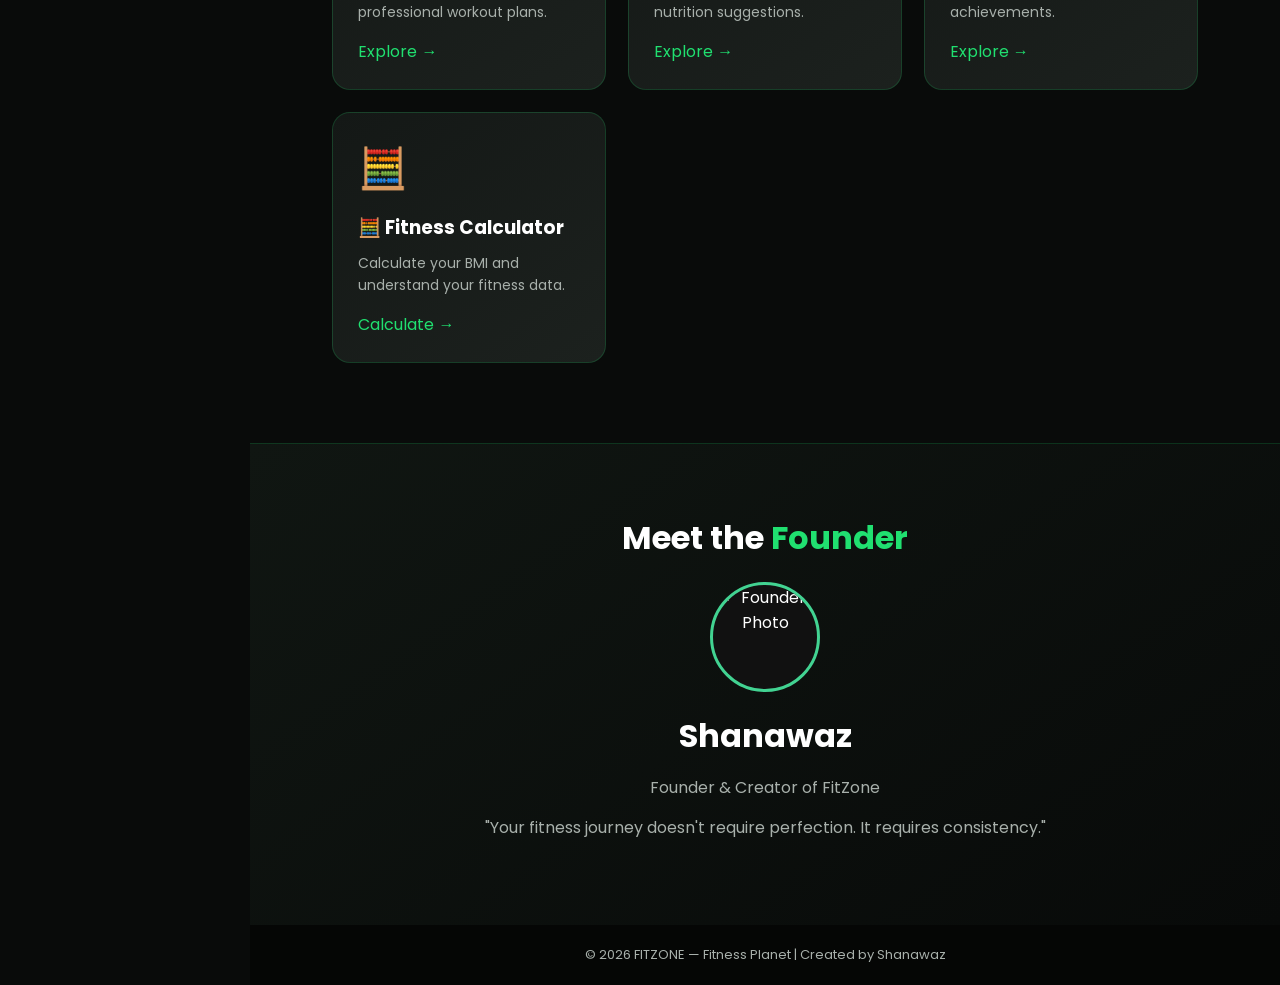
==== commit fac4f975: "Upgrade homepage icons and navigation" ====
--- a/index.html
+++ b/index.html
@@ -23,14 +23,14 @@
 
     <ul class="nav-links">
 
-        <li><a href="index.html">Home</a></li>
-        <li><a href="workouts.html">Workouts</a></li>
-        <li><a href="goals.html">Goals</a></li>
-        <li><a href="nutrition.html">Nutrition</a></li>
-        <li><a href="progress.html">Progress</a></li>
-        <li><a href="calculator.html">Calculator</a></li>
-        <li><a href="achievements.html">Achievements</a></li>
-        <li><a href="profile.html">Profile</a></li>
+        <li><a href="index.html">🏠 Home</a></li>
+        <li><a href="workouts.html">💪 Workouts</a></li>
+        <li><a href="goals.html">🎯 Goals</a></li>
+        <li><a href="nutrition.html">🥗 Nutrition</a></li>
+        <li><a href="progress.html">📊 Progress</a></li>
+        <li><a href="calculator.html">🧮 Calculator</a></li>
+        <li><a href="achievements.html">🏆 Achievements</a></li>
+        <li><a href="profile.html">👤 Profile</a></li>
 
     </ul>
 
@@ -97,22 +97,22 @@
     <div class="stats">
 
         <div class="stat-card">
-            <h3>Total XP</h3>
+            <h3>⭐ Total XP</h3>
             <strong class="user-xp">0</strong>
         </div>
 
         <div class="stat-card">
-            <h3>Workouts</h3>
+            <h3>💪 Workouts</h3>
             <strong class="workout-count">0</strong>
         </div>
 
         <div class="stat-card">
-            <h3>Achievements</h3>
+            <h3>🏆 Achievements</h3>
             <strong class="achievement-count">0</strong>
         </div>
 
         <div class="stat-card">
-            <h3>Current Level</h3>
+            <h3>🎖️ Current Level</h3>
             <strong class="user-level">Beginner</strong>
         </div>
 
@@ -146,7 +146,7 @@
 
     <div class="section-title">
 
-        <h2>Explore FitZone</h2>
+        <h2>🚀 Explore FitZone</h2>
 
         <p>
             Everything you need for your fitness journey
@@ -161,7 +161,7 @@
 
             <div class="card-icon">💪</div>
 
-            <h3>Workouts</h3>
+            <h3>💪 Workouts</h3>
 
             <p>
                 Train every muscle group with
@@ -179,7 +179,7 @@
 
             <div class="card-icon">🥗</div>
 
-            <h3>Nutrition</h3>
+            <h3>🥗 Nutrition</h3>
 
             <p>
                 Discover healthy meals and
@@ -197,7 +197,7 @@
 
             <div class="card-icon">📊</div>
 
-            <h3>Progress</h3>
+            <h3>📊 Progress</h3>
 
             <p>
                 Track workouts, XP and
@@ -215,7 +215,7 @@
 
             <div class="card-icon">🧮</div>
 
-            <h3>Fitness Calculator</h3>
+            <h3>🧮 Fitness Calculator</h3>
 
             <p>
                 Calculate your BMI and
--- a/style.css
+++ b/style.css
@@ -748,9 +748,6 @@
     border-radius: 50%;
     overflow: hidden;
     border: 3px solid #42d392;
-    display: flex;
-    justify-content: center;
-    align-items: center;
     background: #111;
 }
 
@@ -758,6 +755,26 @@
     width: 100%;
     height: 100%;
     object-fit: cover;
-    object-position: center top;
+    object-position: center;
     display: block;
 }
+
+
+/* FITZONE HERO BODYBUILDER */
+.hero{gap:40px}
+.hero-content{flex:1}
+.hero-animation{flex:0 0 360px;height:410px;display:grid;place-items:center;position:relative}
+.hero-animation:before{content:"";position:absolute;width:300px;height:300px;border-radius:50%;background:radial-gradient(circle,rgba(32,224,112,.2),transparent 68%);animation:glow 3s ease-in-out infinite}
+.bodybuilder{width:230px;height:340px;position:relative;animation:floatBB 2.4s ease-in-out infinite}
+.bb-head{position:absolute;top:15px;left:90px;width:50px;height:50px;border-radius:50%;background:var(--green);box-shadow:0 0 25px rgba(32,224,112,.4)}
+.bb-body{position:absolute;top:72px;left:62px;width:106px;height:135px;background:var(--green);clip-path:polygon(25% 0,75% 0,100% 24%,82% 100%,18% 100%,0 24%)}
+.bb-arm{position:absolute;top:72px;width:25px;height:125px;border-radius:20px;background:var(--green);transform-origin:top center}
+.bb-left{left:42px;transform:rotate(25deg);animation:armL 1.2s ease-in-out infinite alternate}
+.bb-right{right:42px;transform:rotate(-25deg);animation:armR 1.2s ease-in-out infinite alternate}
+.bb-leg{position:absolute;top:195px;width:35px;height:120px;border-radius:18px;background:var(--green)}
+.bb-leg-left{left:72px;transform:rotate(6deg)}.bb-leg-right{right:72px;transform:rotate(-6deg)}
+.bb-bar{position:absolute;left:-10px;top:92px;width:250px;height:8px;border-radius:10px;background:#d9e2dc;animation:barUp 2.4s ease-in-out infinite}
+.bb-bar:before,.bb-bar:after{content:"";position:absolute;top:-22px;width:15px;height:52px;border-radius:5px;background:var(--green)}
+.bb-bar:before{left:0}.bb-bar:after{right:0}
+@keyframes floatBB{0%,100%{transform:translateY(5px)}50%{transform:translateY(-8px)}}@keyframes armL{to{transform:rotate(34deg)}}@keyframes armR{to{transform:rotate(-34deg)}}@keyframes barUp{0%,100%{transform:translateY(10px)}50%{transform:translateY(-10px)}}@keyframes glow{0%,100%{transform:scale(.92);opacity:.7}50%{transform:scale(1.08);opacity:1}}
+@media(max-width:850px){.hero{flex-direction:column;padding:55px 6% 40px;text-align:center}.hero-buttons{justify-content:center}.hero-animation{flex:0 0 auto;width:100%;height:300px}.bodybuilder{transform:scale(.78)}}
